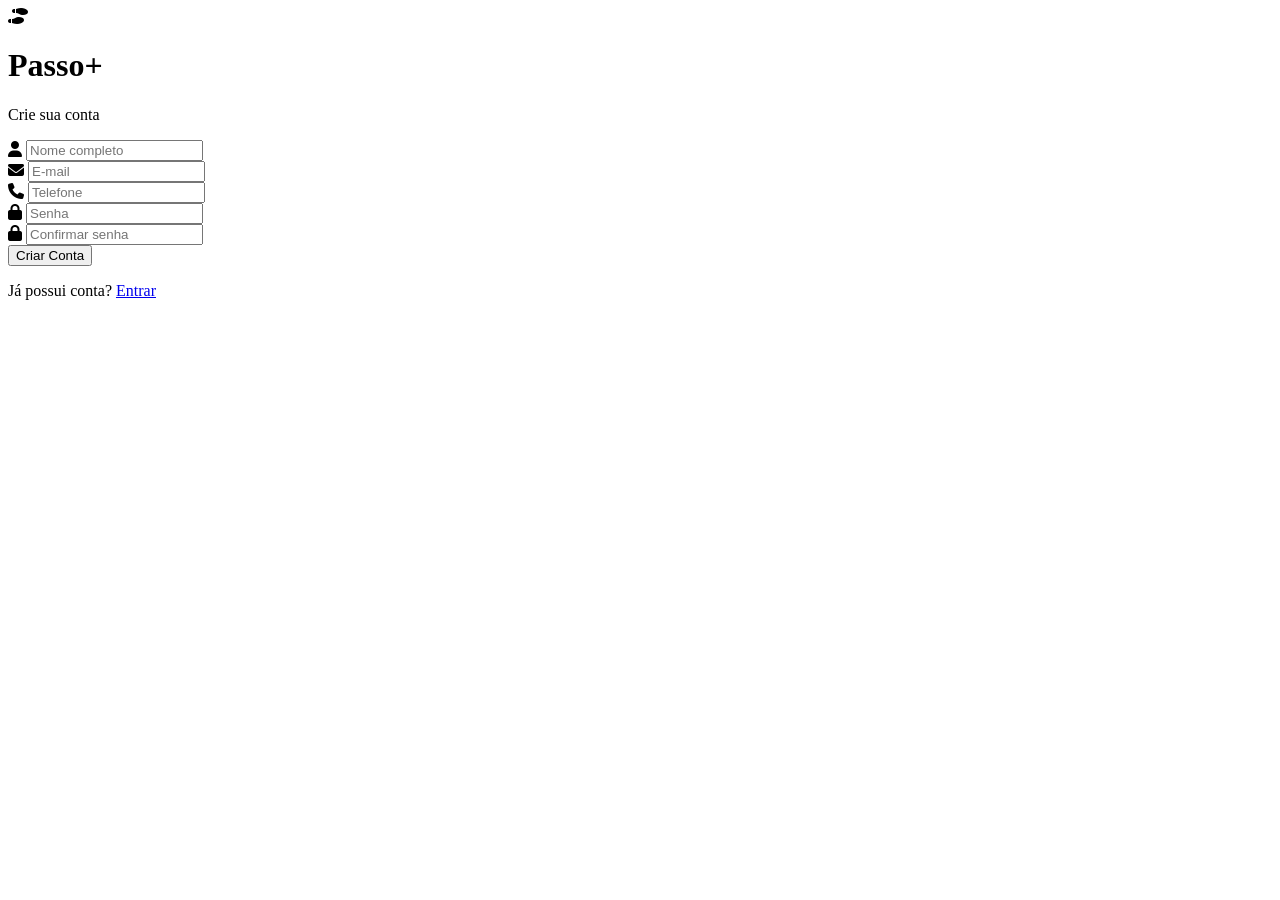
==== cadastro.html @ 2e781b7d "Add files via upload" ====
<!DOCTYPE html>
<html lang="pt-BR">
<head>
<meta charset="UTF-8">
<meta name="viewport" content="width=device-width, initial-scale=1.0">

<title>Cadastro - Passo+</title>

<link rel="stylesheet" href="css\cadastro.css">

<link rel="stylesheet"
href="https://cdnjs.cloudflare.com/ajax/libs/font-awesome/6.5.2/css/all.min.css">

</head>
<body>

<div class="container">

<div class="logo">

<i class="fa-solid fa-shoe-prints"></i>

<h1>Passo+</h1>

<p>Crie sua conta</p>

</div>

<form id="cadastroForm">

<div class="campo">
<i class="fa-solid fa-user"></i>
<input
type="text"
placeholder="Nome completo"
required>
</div>

<div class="campo">
<i class="fa-solid fa-envelope"></i>
<input
type="email"
placeholder="E-mail"
required>
</div>

<div class="campo">
<i class="fa-solid fa-phone"></i>
<input
type="tel"
placeholder="Telefone"
required>
</div>

<div class="campo">
<i class="fa-solid fa-lock"></i>
<input
type="password"
id="senha"
placeholder="Senha"
required>
</div>

<div class="campo">
<i class="fa-solid fa-lock"></i>
<input
type="password"
id="confirmar"
placeholder="Confirmar senha"
required>
</div>

<button type="submit">
Criar Conta
</button>

</form>

<p class="login">

Já possui conta?

<a href="login.html">
Entrar
</a>

</p>

</div>

<script src="js/cadastro.js"></script>

</body>
</html>
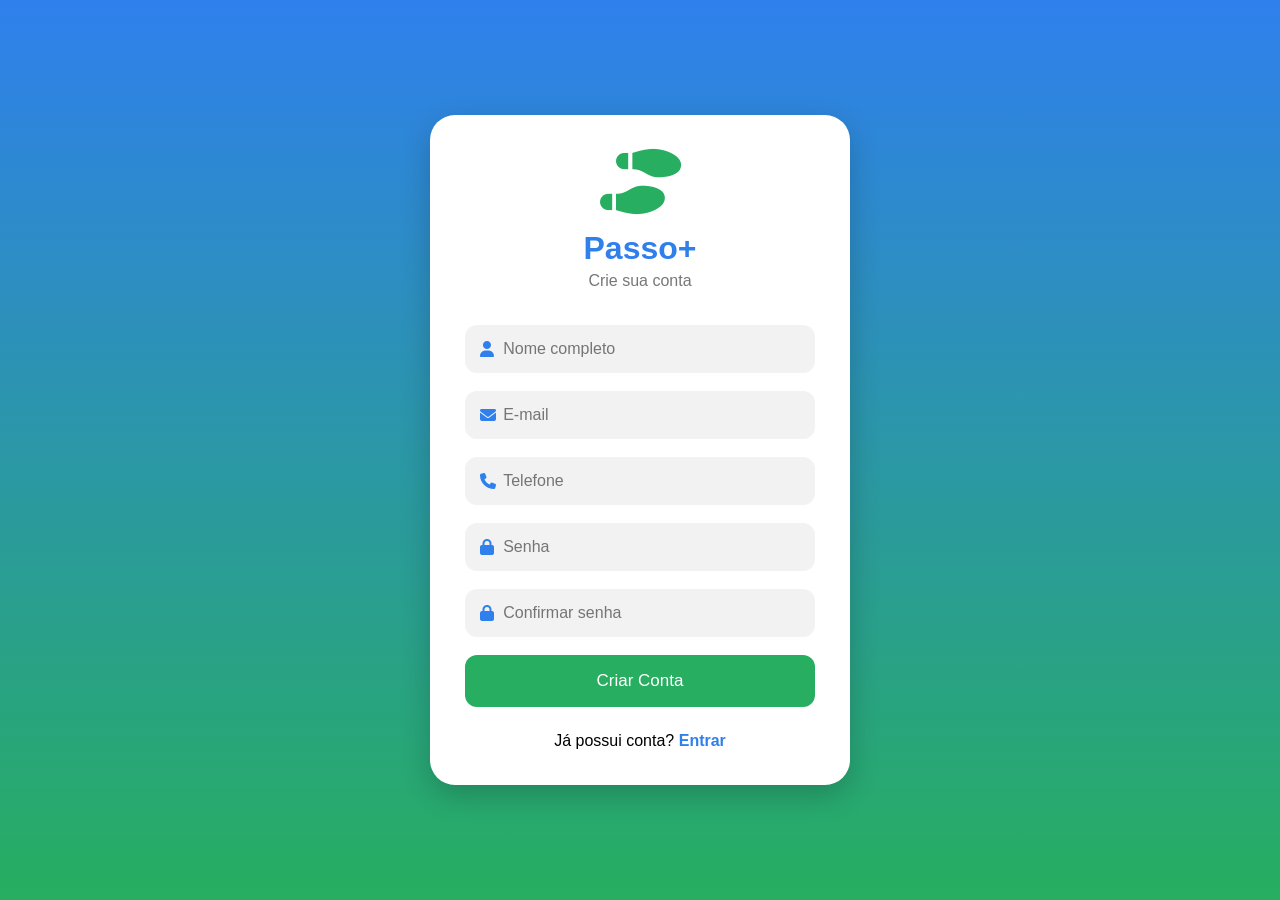
==== commit 08b4e53d: "Update cadastro.html" ====
--- a/cadastro.html
+++ b/cadastro.html
@@ -6,7 +6,7 @@
 
 <title>Cadastro - Passo+</title>
 
-<link rel="stylesheet" href="css\cadastro.css">
+<link rel="stylesheet" href="cadastro.css">
 
 <link rel="stylesheet"
 href="https://cdnjs.cloudflare.com/ajax/libs/font-awesome/6.5.2/css/all.min.css">
@@ -88,7 +88,7 @@
 
 </div>
 
-<script src="js/cadastro.js"></script>
+<script src="cadastro.js"></script>
 
 </body>
-</html>+</html>
--- a/cadastro.css
+++ b/cadastro.css
@@ -0,0 +1,153 @@
+*{
+margin:0;
+padding:0;
+box-sizing:border-box;
+font-family:Arial, Helvetica, sans-serif;
+}
+
+body{
+
+background:linear-gradient(180deg,#2F80ED,#27AE60);
+
+display:flex;
+
+justify-content:center;
+
+align-items:center;
+
+min-height:100vh;
+
+padding:20px;
+
+}
+
+.container{
+
+width:100%;
+max-width:420px;
+
+background:white;
+
+padding:35px;
+
+border-radius:25px;
+
+box-shadow:0 10px 30px rgba(0,0,0,.2);
+
+}
+
+.logo{
+
+text-align:center;
+
+margin-bottom:35px;
+
+}
+
+.logo i{
+
+font-size:65px;
+
+color:#27AE60;
+
+margin-bottom:15px;
+
+}
+
+.logo h1{
+
+color:#2F80ED;
+
+margin-bottom:5px;
+
+}
+
+.logo p{
+
+color:#777;
+
+}
+
+.campo{
+
+display:flex;
+
+align-items:center;
+
+background:#f2f2f2;
+
+margin-bottom:18px;
+
+padding:15px;
+
+border-radius:12px;
+
+}
+
+.campo i{
+
+color:#2F80ED;
+
+width:25px;
+
+}
+
+.campo input{
+
+border:none;
+
+background:transparent;
+
+width:100%;
+
+font-size:16px;
+
+outline:none;
+
+}
+
+button{
+
+width:100%;
+
+padding:16px;
+
+background:#27AE60;
+
+color:white;
+
+font-size:17px;
+
+border:none;
+
+border-radius:12px;
+
+cursor:pointer;
+
+transition:.3s;
+
+}
+
+button:hover{
+
+background:#219653;
+
+}
+
+.login{
+
+margin-top:25px;
+
+text-align:center;
+
+}
+
+.login a{
+
+text-decoration:none;
+
+color:#2F80ED;
+
+font-weight:bold;
+
+}
